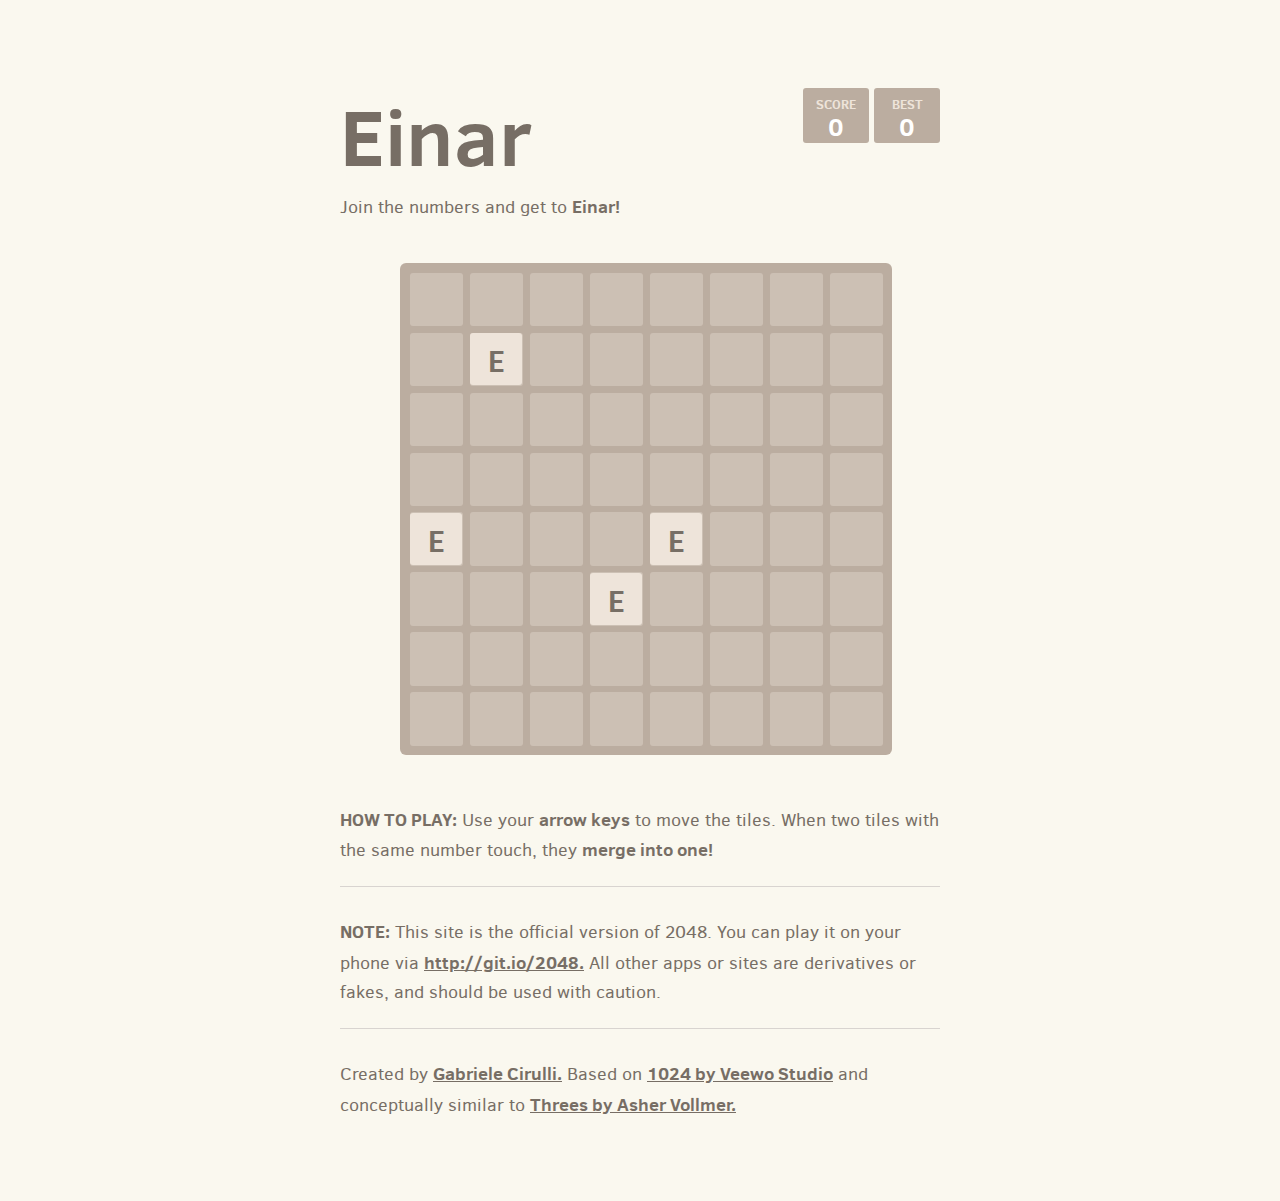
==== index.html @ f6f6d27d "Add files via upload" ====
<!DOCTYPE html>
<html>
<head>
  <meta charset="utf-8">
  <title>Einar</title>

  <link href="style/main.css" rel="stylesheet" type="text/css">
  <link rel="shortcut icon" href="favicon.ico">
  <link rel="apple-touch-icon" href="meta/apple-touch-icon.png">
  <meta name="apple-mobile-web-app-capable" content="yes">

  <meta name="HandheldFriendly" content="True">
  <meta name="MobileOptimized" content="320">
  <meta name="viewport" content="width=device-width, target-densitydpi=160dpi, initial-scale=1.0, maximum-scale=1, user-scalable=no, minimal-ui">
</head>
<body>
  <div class="container">
    <div class="heading">
      <h1 class="title">Einar</h1>
      <div class="scores-container">
        <div class="score-container">0</div>
        <div class="best-container">0</div>
      </div>
    </div>
    <p class="game-intro">Join the numbers and get to <strong>Einar!</strong></p>

    <div class="game-container">
      <div class="game-message">
        <p></p>
        <div class="lower">
	        <a class="keep-playing-button">Keep going</a>
          <a class="retry-button">Try again</a>
        </div>
      </div>

      <div class="grid-container">
        <div class="grid-row">
          <div class="grid-cell"></div>
          <div class="grid-cell"></div>
          <div class="grid-cell"></div>
          <div class="grid-cell"></div>
          <div class="grid-cell"></div>
          <div class="grid-cell"></div>
          <div class="grid-cell"></div>
          <div class="grid-cell"></div>
        </div>
        <div class="grid-row">
          <div class="grid-cell"></div>
          <div class="grid-cell"></div>
          <div class="grid-cell"></div>
          <div class="grid-cell"></div>
          <div class="grid-cell"></div>
          <div class="grid-cell"></div>
          <div class="grid-cell"></div>
          <div class="grid-cell"></div>
        </div>
        <div class="grid-row">
          <div class="grid-cell"></div>
          <div class="grid-cell"></div>
          <div class="grid-cell"></div>
          <div class="grid-cell"></div>
          <div class="grid-cell"></div>
          <div class="grid-cell"></div>
          <div class="grid-cell"></div>
          <div class="grid-cell"></div>
        </div>
        <div class="grid-row">
          <div class="grid-cell"></div>
          <div class="grid-cell"></div>
          <div class="grid-cell"></div>
          <div class="grid-cell"></div>
          <div class="grid-cell"></div>
          <div class="grid-cell"></div>
          <div class="grid-cell"></div>
          <div class="grid-cell"></div>
        </div>
        <div class="grid-row">
          <div class="grid-cell"></div>
          <div class="grid-cell"></div>
          <div class="grid-cell"></div>
          <div class="grid-cell"></div>
          <div class="grid-cell"></div>
          <div class="grid-cell"></div>
          <div class="grid-cell"></div>
          <div class="grid-cell"></div>
        </div>
        <div class="grid-row">
          <div class="grid-cell"></div>
          <div class="grid-cell"></div>
          <div class="grid-cell"></div>
          <div class="grid-cell"></div>
          <div class="grid-cell"></div>
          <div class="grid-cell"></div>
          <div class="grid-cell"></div>
          <div class="grid-cell"></div>
        </div>
        <div class="grid-row">
          <div class="grid-cell"></div>
          <div class="grid-cell"></div>
          <div class="grid-cell"></div>
          <div class="grid-cell"></div>
          <div class="grid-cell"></div>
          <div class="grid-cell"></div>
          <div class="grid-cell"></div>
          <div class="grid-cell"></div>
        </div>
        <div class="grid-row">
          <div class="grid-cell"></div>
          <div class="grid-cell"></div>
          <div class="grid-cell"></div>
          <div class="grid-cell"></div>
          <div class="grid-cell"></div>
          <div class="grid-cell"></div>
          <div class="grid-cell"></div>
          <div class="grid-cell"></div>
        </div>
      </div>

      <div class="tile-container">

      </div>
    </div>

    <p class="game-explanation">
      <strong class="important">How to play:</strong> Use your <strong>arrow keys</strong> to move the tiles. When two tiles with the same number touch, they <strong>merge into one!</strong>
    </p>
    <hr>
    <p>
    <strong class="important">Note:</strong> This site is the official version of 2048. You can play it on your phone via <a href="http://git.io/2048">http://git.io/2048.</a> All other apps or sites are derivatives or fakes, and should be used with caution.
    </p>
    <hr>
    <p>
    Created by <a href="http://gabrielecirulli.com" target="_blank">Gabriele Cirulli.</a> Based on <a href="https://itunes.apple.com/us/app/1024!/id823499224" target="_blank">1024 by Veewo Studio</a> and conceptually similar to <a href="http://asherv.com/threes/" target="_blank">Threes by Asher Vollmer.</a>
    </p>
  </div>

  <script src="js/animframe_polyfill.js"></script>
  <script src="js/keyboard_input_manager.js"></script>
  <script src="js/html_actuator.js"></script>
  <script src="js/grid.js"></script>
  <script src="js/tile.js"></script>
  <script src="js/local_score_manager.js"></script>
  <script src="js/game_manager.js"></script>
  <script src="js/application.js"></script>
</body>
</html>
---- style/main.css ----
@import url(fonts/clear-sans.css);
html, body {
  margin: 0;
  padding: 0;
  background: #faf8ef;
  color: #776e65;
  font-family: "Clear Sans", "Helvetica Neue", Arial, sans-serif;
  font-size: 18px; }

body {
  margin: 80px 0; }

.heading:after {
  content: "";
  display: block;
  clear: both; }

h1.title {
  font-size: 80px;
  font-weight: bold;
  margin: 0;
  display: block;
  float: left; }

@-webkit-keyframes move-up {
  0% {
    top: 25px;
    opacity: 1; }

  100% {
    top: -50px;
    opacity: 0; } }

@-moz-keyframes move-up {
  0% {
    top: 25px;
    opacity: 1; }

  100% {
    top: -50px;
    opacity: 0; } }

@keyframes move-up {
  0% {
    top: 25px;
    opacity: 1; }

  100% {
    top: -50px;
    opacity: 0; } }

.scores-container {
  float: right;
  text-align: right; }

.score-container, .best-container {
  position: relative;
  display: inline-block;
  background: #bbada0;
  padding: 15px 25px;
  font-size: 25px;
  height: 25px;
  line-height: 47px;
  font-weight: bold;
  border-radius: 3px;
  color: white;
  margin-top: 8px;
  text-align: center; }
  .score-container:after, .best-container:after {
    position: absolute;
    width: 100%;
    top: 10px;
    left: 0;
    text-transform: uppercase;
    font-size: 13px;
    line-height: 13px;
    text-align: center;
    color: #eee4da; }
  .score-container .score-addition, .best-container .score-addition {
    position: absolute;
    right: 30px;
    color: red;
    font-size: 25px;
    line-height: 25px;
    font-weight: bold;
    color: rgba(119, 110, 101, 0.9);
    z-index: 100;
    -webkit-animation: move-up 600ms ease-in;
    -moz-animation: move-up 600ms ease-in;
    animation: move-up 600ms ease-in;
    -webkit-animation-fill-mode: both;
    -moz-animation-fill-mode: both;
    animation-fill-mode: both; }

.score-container:after {
  content: "Score"; }

.best-container:after {
  content: "Best"; }

p {
  margin-top: 0;
  margin-bottom: 10px;
  line-height: 1.65; }

a {
  color: #776e65;
  font-weight: bold;
  text-decoration: underline;
  cursor: pointer; }

strong.important {
  text-transform: uppercase; }

hr {
  border: none;
  border-bottom: 1px solid #d8d4d0;
  margin-top: 20px;
  margin-bottom: 30px; }

.container {
  width: 600px;
  margin: 0 auto; }

@-webkit-keyframes fade-in {
  0% {
    opacity: 0; }

  100% {
    opacity: 1; } }

@-moz-keyframes fade-in {
  0% {
    opacity: 0; }

  100% {
    opacity: 1; } }

@keyframes fade-in {
  0% {
    opacity: 0; }

  100% {
    opacity: 1; } }

.game-container {
  margin-top: 40px;
  margin-left: 60px;
  position: relative;
  padding: 10px;
  cursor: default;
  -webkit-touch-callout: none;
  -webkit-user-select: none;
  -moz-user-select: none;
  background: #bbada0;
  border-radius: 6px;
  width: 492px;
  height: 492px;
  -webkit-box-sizing: border-box;
  -moz-box-sizing: border-box;
  box-sizing: border-box; }
  .game-container .game-message {
    display: none;
    position: absolute;
    top: 0;
    right: 0;
    bottom: 0;
    left: 0;
    background: rgba(238, 228, 218, 0.5);
    z-index: 100;
    text-align: center;
    -webkit-animation: fade-in 800ms ease 1200ms;
    -moz-animation: fade-in 800ms ease 1200ms;
    animation: fade-in 800ms ease 1200ms;
    -webkit-animation-fill-mode: both;
    -moz-animation-fill-mode: both;
    animation-fill-mode: both; }
    .game-container .game-message p {
      font-size: 60px;
      font-weight: bold;
      height: 60px;
      line-height: 60px;
      margin-top: 222px; }
    .game-container .game-message .lower {
      display: block;
      margin-top: 59px; }
    .game-container .game-message a {
      display: inline-block;
      background: #8f7a66;
      border-radius: 3px;
      padding: 0 20px;
      text-decoration: none;
      color: #f9f6f2;
      height: 40px;
      line-height: 42px;
      margin-left: 9px; }
      .game-container .game-message a.keep-playing-button {
        display: none; }
    .game-container .game-message.game-won {
      background: rgba(237, 194, 46, 0.5);
      color: #f9f6f2; }
      .game-container .game-message.game-won a.keep-playing-button {
        display: inline-block; }
    .game-container .game-message.game-won, .game-container .game-message.game-over {
      display: block; }

.grid-container {
  position: absolute;
  z-index: 1; }

.grid-row {
  margin-bottom: 6.7px; }
  .grid-row:last-child {
    margin-bottom: 0; }
  .grid-row:after {
    content: "";
    display: block;
    clear: both; }

.grid-cell {
  width: 53.25px;
  height: 53.25px;
  margin-right: 6.7px;
  float: left;
  border-radius: 3px;
  background: rgba(238, 228, 218, 0.35); }
  .grid-cell:last-child {
    margin-right: 0; }

.tile-container {
  position: absolute;
  z-index: 2; }

.tile, .tile .tile-inner {
  width: 52.25px;
  height: 52.25px;
  line-height: 56.25px; }
.tile.tile-position-1-1 {
  -webkit-transform: translate(0px, 0px);
  -moz-transform: translate(0px, 0px);
  transform: translate(0px, 0px); }
.tile.tile-position-1-2 {
  -webkit-transform: translate(0px, 60px);
  -moz-transform: translate(0px, 60px);
  transform: translate(0px, 60px); }
.tile.tile-position-1-3 {
  -webkit-transform: translate(0px, 120px);
  -moz-transform: translate(0px, 120px);
  transform: translate(0px, 120px); }
.tile.tile-position-1-4 {
  -webkit-transform: translate(0px, 180px);
  -moz-transform: translate(0px, 180px);
  transform: translate(0px, 180px); }
.tile.tile-position-1-5 {
  -webkit-transform: translate(0px, 240px);
  -moz-transform: translate(0px, 240px);
  transform: translate(0px, 240px); }
.tile.tile-position-1-6 {
  -webkit-transform: translate(0px, 300px);
  -moz-transform: translate(0px, 300px);
  transform: translate(0px, 300px); }
.tile.tile-position-1-7 {
  -webkit-transform: translate(0px, 360px);
  -moz-transform: translate(0px, 360px);
  transform: translate(0px, 360px); }
.tile.tile-position-1-8 {
  -webkit-transform: translate(0px, 420px);
  -moz-transform: translate(0px, 420px);
  transform: translate(0px, 420px); }
.tile.tile-position-2-1 {
  -webkit-transform: translate(60px, 0px);
  -moz-transform: translate(60px, 0px);
  transform: translate(60px, 0px); }
.tile.tile-position-2-2 {
  -webkit-transform: translate(60px, 60px);
  -moz-transform: translate(60px, 60px);
  transform: translate(60px, 60px); }
.tile.tile-position-2-3 {
  -webkit-transform: translate(60px, 120px);
  -moz-transform: translate(60px, 120px);
  transform: translate(60px, 120px); }
.tile.tile-position-2-4 {
  -webkit-transform: translate(60px, 180px);
  -moz-transform: translate(60px, 180px);
  transform: translate(60px, 180px); }
.tile.tile-position-2-5 {
  -webkit-transform: translate(60px, 240px);
  -moz-transform: translate(60px, 240px);
  transform: translate(60px, 240px); }
.tile.tile-position-2-6 {
  -webkit-transform: translate(60px, 300px);
  -moz-transform: translate(60px, 300px);
  transform: translate(60px, 300px); }
.tile.tile-position-2-7 {
  -webkit-transform: translate(60px, 360px);
  -moz-transform: translate(60px, 360px);
  transform: translate(60px, 360px); }
.tile.tile-position-2-8 {
  -webkit-transform: translate(60px, 420px);
  -moz-transform: translate(60px, 420px);
  transform: translate(60px, 420px); }
.tile.tile-position-3-1 {
  -webkit-transform: translate(120px, 0px);
  -moz-transform: translate(120px, 0px);
  transform: translate(120px, 0px); }
.tile.tile-position-3-2 {
  -webkit-transform: translate(120px, 60px);
  -moz-transform: translate(120px, 60px);
  transform: translate(120px, 60px); }
.tile.tile-position-3-3 {
  -webkit-transform: translate(120px, 120px);
  -moz-transform: translate(120px, 120px);
  transform: translate(120px, 120px); }
.tile.tile-position-3-4 {
  -webkit-transform: translate(120px, 180px);
  -moz-transform: translate(120px, 180px);
  transform: translate(120px, 180px); }
.tile.tile-position-3-5 {
  -webkit-transform: translate(120px, 240px);
  -moz-transform: translate(120px, 240px);
  transform: translate(120px, 240px); }
.tile.tile-position-3-6 {
  -webkit-transform: translate(120px, 300px);
  -moz-transform: translate(120px, 300px);
  transform: translate(120px, 300px); }
.tile.tile-position-3-7 {
  -webkit-transform: translate(120px, 360px);
  -moz-transform: translate(120px, 360px);
  transform: translate(120px, 360px); }
.tile.tile-position-3-8 {
  -webkit-transform: translate(120px, 420px);
  -moz-transform: translate(120px, 420px);
  transform: translate(120px, 420px); }
.tile.tile-position-4-1 {
  -webkit-transform: translate(180px, 0px);
  -moz-transform: translate(180px, 0px);
  transform: translate(180px, 0px); }
.tile.tile-position-4-2 {
  -webkit-transform: translate(180px, 60px);
  -moz-transform: translate(180px, 60px);
  transform: translate(180px, 60px); }
.tile.tile-position-4-3 {
  -webkit-transform: translate(180px, 120px);
  -moz-transform: translate(180px, 120px);
  transform: translate(180px, 120px); }
.tile.tile-position-4-4 {
  -webkit-transform: translate(180px, 180px);
  -moz-transform: translate(180px, 180px);
  transform: translate(180px, 180px); }
.tile.tile-position-4-5 {
  -webkit-transform: translate(180px, 240px);
  -moz-transform: translate(180px, 240px);
  transform: translate(180px, 240px); }
.tile.tile-position-4-6 {
  -webkit-transform: translate(180px, 300px);
  -moz-transform: translate(180px, 300px);
  transform: translate(180px, 300px); }
.tile.tile-position-4-7 {
  -webkit-transform: translate(180px, 360px);
  -moz-transform: translate(180px, 360px);
  transform: translate(180px, 360px); }
.tile.tile-position-4-8 {
  -webkit-transform: translate(180px, 420px);
  -moz-transform: translate(180px, 420px);
  transform: translate(180px, 420px); }
.tile.tile-position-5-1 {
  -webkit-transform: translate(240px, 0px);
  -moz-transform: translate(240px, 0px);
  transform: translate(240px, 0px); }
.tile.tile-position-5-2 {
  -webkit-transform: translate(240px, 60px);
  -moz-transform: translate(240px, 60px);
  transform: translate(240px, 60px); }
.tile.tile-position-5-3 {
  -webkit-transform: translate(240px, 120px);
  -moz-transform: translate(240px, 120px);
  transform: translate(240px, 120px); }
.tile.tile-position-5-4 {
  -webkit-transform: translate(240px, 180px);
  -moz-transform: translate(240px, 180px);
  transform: translate(240px, 180px); }
.tile.tile-position-5-5 {
  -webkit-transform: translate(240px, 240px);
  -moz-transform: translate(240px, 240px);
  transform: translate(240px, 240px); }
.tile.tile-position-5-6 {
  -webkit-transform: translate(240px, 300px);
  -moz-transform: translate(240px, 300px);
  transform: translate(240px, 300px); }
.tile.tile-position-5-7 {
  -webkit-transform: translate(240px, 360px);
  -moz-transform: translate(240px, 360px);
  transform: translate(240px, 360px); }
.tile.tile-position-5-8 {
  -webkit-transform: translate(240px, 420px);
  -moz-transform: translate(240px, 420px);
  transform: translate(240px, 420px); }
.tile.tile-position-6-1 {
  -webkit-transform: translate(300px, 0px);
  -moz-transform: translate(300px, 0px);
  transform: translate(300px, 0px); }
.tile.tile-position-6-2 {
  -webkit-transform: translate(300px, 60px);
  -moz-transform: translate(300px, 60px);
  transform: translate(300px, 60px); }
.tile.tile-position-6-3 {
  -webkit-transform: translate(300px, 120px);
  -moz-transform: translate(300px, 120px);
  transform: translate(300px, 120px); }
.tile.tile-position-6-4 {
  -webkit-transform: translate(300px, 180px);
  -moz-transform: translate(300px, 180px);
  transform: translate(300px, 180px); }
.tile.tile-position-6-5 {
  -webkit-transform: translate(300px, 240px);
  -moz-transform: translate(300px, 240px);
  transform: translate(300px, 240px); }
.tile.tile-position-6-6 {
  -webkit-transform: translate(300px, 300px);
  -moz-transform: translate(300px, 300px);
  transform: translate(300px, 300px); }
.tile.tile-position-6-7 {
  -webkit-transform: translate(300px, 360px);
  -moz-transform: translate(300px, 360px);
  transform: translate(300px, 360px); }
.tile.tile-position-6-8 {
  -webkit-transform: translate(300px, 420px);
  -moz-transform: translate(300px, 420px);
  transform: translate(300px, 420px); }
.tile.tile-position-7-1 {
  -webkit-transform: translate(360px, 0px);
  -moz-transform: translate(360px, 0px);
  transform: translate(360px, 0px); }
.tile.tile-position-7-2 {
  -webkit-transform: translate(360px, 60px);
  -moz-transform: translate(360px, 60px);
  transform: translate(360px, 60px); }
.tile.tile-position-7-3 {
  -webkit-transform: translate(360px, 120px);
  -moz-transform: translate(360px, 120px);
  transform: translate(360px, 120px); }
.tile.tile-position-7-4 {
  -webkit-transform: translate(360px, 180px);
  -moz-transform: translate(360px, 180px);
  transform: translate(360px, 180px); }
.tile.tile-position-7-5 {
  -webkit-transform: translate(360px, 240px);
  -moz-transform: translate(360px, 240px);
  transform: translate(360px, 240px); }
.tile.tile-position-7-6 {
  -webkit-transform: translate(360px, 300px);
  -moz-transform: translate(360px, 300px);
  transform: translate(360px, 300px); }
.tile.tile-position-7-7 {
  -webkit-transform: translate(360px, 360px);
  -moz-transform: translate(360px, 360px);
  transform: translate(360px, 360px); }
.tile.tile-position-7-8 {
  -webkit-transform: translate(360px, 420px);
  -moz-transform: translate(360px, 420px);
  transform: translate(360px, 420px); }
.tile.tile-position-8-1 {
  -webkit-transform: translate(420px, 0px);
  -moz-transform: translate(420px, 0px);
  transform: translate(420px, 0px); }
.tile.tile-position-8-2 {
  -webkit-transform: translate(420px, 60px);
  -moz-transform: translate(420px, 60px);
  transform: translate(420px, 60px); }
.tile.tile-position-8-3 {
  -webkit-transform: translate(420px, 120px);
  -moz-transform: translate(420px, 120px);
  transform: translate(420px, 120px); }
.tile.tile-position-8-4 {
  -webkit-transform: translate(420px, 180px);
  -moz-transform: translate(420px, 180px);
  transform: translate(420px, 180px); }
.tile.tile-position-8-5 {
  -webkit-transform: translate(420px, 240px);
  -moz-transform: translate(420px, 240px);
  transform: translate(420px, 240px); }
.tile.tile-position-8-6 {
  -webkit-transform: translate(420px, 300px);
  -moz-transform: translate(420px, 300px);
  transform: translate(420px, 300px); }
.tile.tile-position-8-7 {
  -webkit-transform: translate(420px, 360px);
  -moz-transform: translate(420px, 360px);
  transform: translate(420px, 360px); }
.tile.tile-position-8-8 {
  -webkit-transform: translate(420px, 420px);
  -moz-transform: translate(420px, 420px);
  transform: translate(420px, 420px); }

.tile {
  position: absolute;
  -webkit-transition: 100ms ease-in-out;
  -moz-transition: 100ms ease-in-out;
  transition: 100ms ease-in-out;
  -webkit-transition-property: -webkit-transform;
  -moz-transition-property: -moz-transform;
  transition-property: transform; }
  .tile .tile-inner {
    border-radius: 3px;
    background: #eee4da;
    text-align: center;
    font-weight: bold;
    z-index: 10;
    font-size: 30px; }
  .tile.tile-2 .tile-inner {
    background: #eee4da;
    box-shadow: 0 0 30px 10px rgba(243, 215, 116, 0), inset 0 0 0 1px rgba(255, 255, 255, 0); }
  .tile.tile-4 .tile-inner {
    background: #ede0c8;
    box-shadow: 0 0 30px 10px rgba(243, 215, 116, 0), inset 0 0 0 1px rgba(255, 255, 255, 0); }
  .tile.tile-8 .tile-inner {
    color: #f9f6f2;
    background: #f2b179; }
  .tile.tile-16 .tile-inner {
    color: #f9f6f2;
    background: #f59563; }
  .tile.tile-32 .tile-inner {
    color: #f9f6f2;
    background: #f67c5f; }
  .tile.tile-64 .tile-inner {
    color: #f9f6f2;
    background: #f65e3b; }
  .tile.tile-128 .tile-inner {
    color: #f9f6f2;
    background: #edcf72;
    font-size: 27px; }
  .tile.tile-256 .tile-inner {
    color: #f9f6f2;
    background: #edcc61;
    font-size: 27px; }
  .tile.tile-512 .tile-inner {
    color: #f9f6f2;
    background: #edc850;
    font-size: 25px; }
  .tile.tile-1024 .tile-inner {
    color: #f9f6f2;
    background: #edc53f;
    box-shadow: 0 0 30px 10px rgba(243, 215, 116, 0.2381), inset 0 0 0 1px rgba(255, 255, 255, 0.14286);
    font-size: 18px; }
  .tile.tile-2048 .tile-inner {
    color: #f9f6f2;
    background: #edc22e;
    box-shadow: 0 0 30px 10px rgba(243, 215, 116, 0.31746), inset 0 0 0 1px rgba(255, 255, 255, 0.19048);
    font-size: 18px; }
  .tile.tile-4096 .tile-inner {
    color: #f9f6f2;
    background: #77a136;
    box-shadow: 0 0 30px 10px rgba(243, 215, 116, 0.39683), inset 0 0 0 1px rgba(255, 255, 255, 0.2381);
    font-size: 18px; }
  .tile.tile-8192 .tile-inner {
    color: #f9f6f2;
    background: #2db388;
    box-shadow: 0 0 30px 10px rgba(243, 215, 116, 0.47619), inset 0 0 0 1px rgba(255, 255, 255, 0.28571);
    font-size: 18px; }
  .tile.tile-16384 .tile-inner {
    color: #f9f6f2;
    background: #2d83b3;
    box-shadow: 0 0 30px 10px rgba(243, 215, 116, 0.55556), inset 0 0 0 1px rgba(255, 255, 255, 0.33333);
    font-size: 16px; }
  .tile.tile-super .tile-inner {
    color: #f9f6f2;
    background: #3c3a32;
    font-size: 16px; }

@-webkit-keyframes appear {
  0% {
    opacity: 0;
    -webkit-transform: scale(0);
    -moz-transform: scale(0);
    transform: scale(0); }

  100% {
    opacity: 1;
    -webkit-transform: scale(1);
    -moz-transform: scale(1);
    transform: scale(1); } }

@-moz-keyframes appear {
  0% {
    opacity: 0;
    -webkit-transform: scale(0);
    -moz-transform: scale(0);
    transform: scale(0); }

  100% {
    opacity: 1;
    -webkit-transform: scale(1);
    -moz-transform: scale(1);
    transform: scale(1); } }

@keyframes appear {
  0% {
    opacity: 0;
    -webkit-transform: scale(0);
    -moz-transform: scale(0);
    transform: scale(0); }

  100% {
    opacity: 1;
    -webkit-transform: scale(1);
    -moz-transform: scale(1);
    transform: scale(1); } }

.tile-new .tile-inner {
  -webkit-animation: appear 200ms ease 100ms;
  -moz-animation: appear 200ms ease 100ms;
  animation: appear 200ms ease 100ms;
  -webkit-animation-fill-mode: backwards;
  -moz-animation-fill-mode: backwards;
  animation-fill-mode: backwards; }

@-webkit-keyframes pop {
  0% {
    -webkit-transform: scale(0);
    -moz-transform: scale(0);
    transform: scale(0); }

  50% {
    -webkit-transform: scale(1.2);
    -moz-transform: scale(1.2);
    transform: scale(1.2); }

  100% {
    -webkit-transform: scale(1);
    -moz-transform: scale(1);
    transform: scale(1); } }

@-moz-keyframes pop {
  0% {
    -webkit-transform: scale(0);
    -moz-transform: scale(0);
    transform: scale(0); }

  50% {
    -webkit-transform: scale(1.2);
    -moz-transform: scale(1.2);
    transform: scale(1.2); }

  100% {
    -webkit-transform: scale(1);
    -moz-transform: scale(1);
    transform: scale(1); } }

@keyframes pop {
  0% {
    -webkit-transform: scale(0);
    -moz-transform: scale(0);
    transform: scale(0); }

  50% {
    -webkit-transform: scale(1.2);
    -moz-transform: scale(1.2);
    transform: scale(1.2); }

  100% {
    -webkit-transform: scale(1);
    -moz-transform: scale(1);
    transform: scale(1); } }

.tile-merged .tile-inner {
  z-index: 20;
  -webkit-animation: pop 200ms ease 100ms;
  -moz-animation: pop 200ms ease 100ms;
  animation: pop 200ms ease 100ms;
  -webkit-animation-fill-mode: backwards;
  -moz-animation-fill-mode: backwards;
  animation-fill-mode: backwards; }

.game-intro {
  margin-bottom: 0; }

.game-explanation {
  margin-top: 50px; }
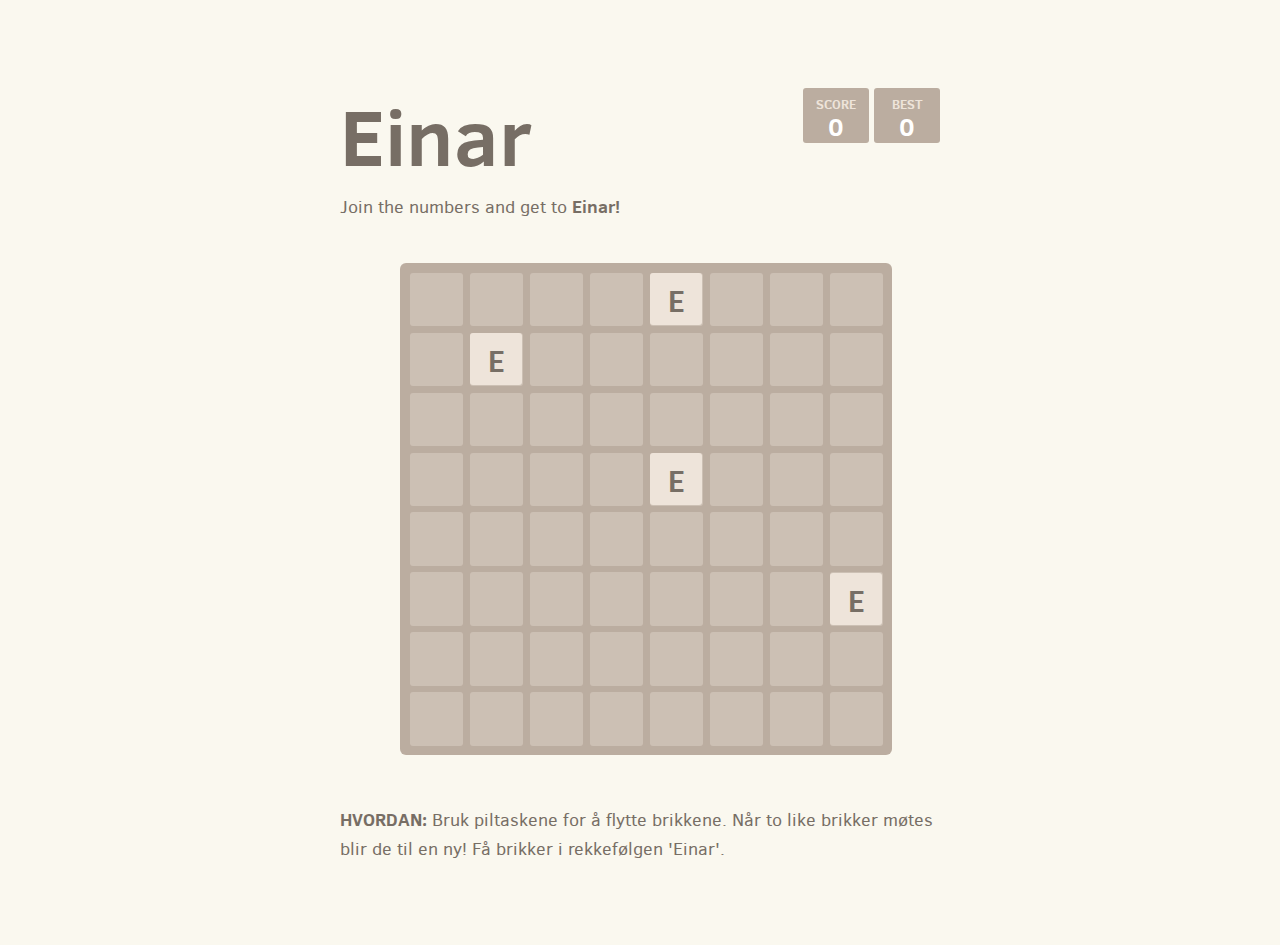
==== commit 2b7a66f4: "Update index.html" ====
--- a/index.html
+++ b/index.html
@@ -122,15 +122,7 @@
     </div>
 
     <p class="game-explanation">
-      <strong class="important">How to play:</strong> Use your <strong>arrow keys</strong> to move the tiles. When two tiles with the same number touch, they <strong>merge into one!</strong>
-    </p>
-    <hr>
-    <p>
-    <strong class="important">Note:</strong> This site is the official version of 2048. You can play it on your phone via <a href="http://git.io/2048">http://git.io/2048.</a> All other apps or sites are derivatives or fakes, and should be used with caution.
-    </p>
-    <hr>
-    <p>
-    Created by <a href="http://gabrielecirulli.com" target="_blank">Gabriele Cirulli.</a> Based on <a href="https://itunes.apple.com/us/app/1024!/id823499224" target="_blank">1024 by Veewo Studio</a> and conceptually similar to <a href="http://asherv.com/threes/" target="_blank">Threes by Asher Vollmer.</a>
+      <strong class="important">Hvordan:</strong> Bruk piltaskene for å flytte brikkene. Når to like brikker møtes blir de til en ny! Få brikker i rekkefølgen 'Einar'.</strong>
     </p>
   </div>
 
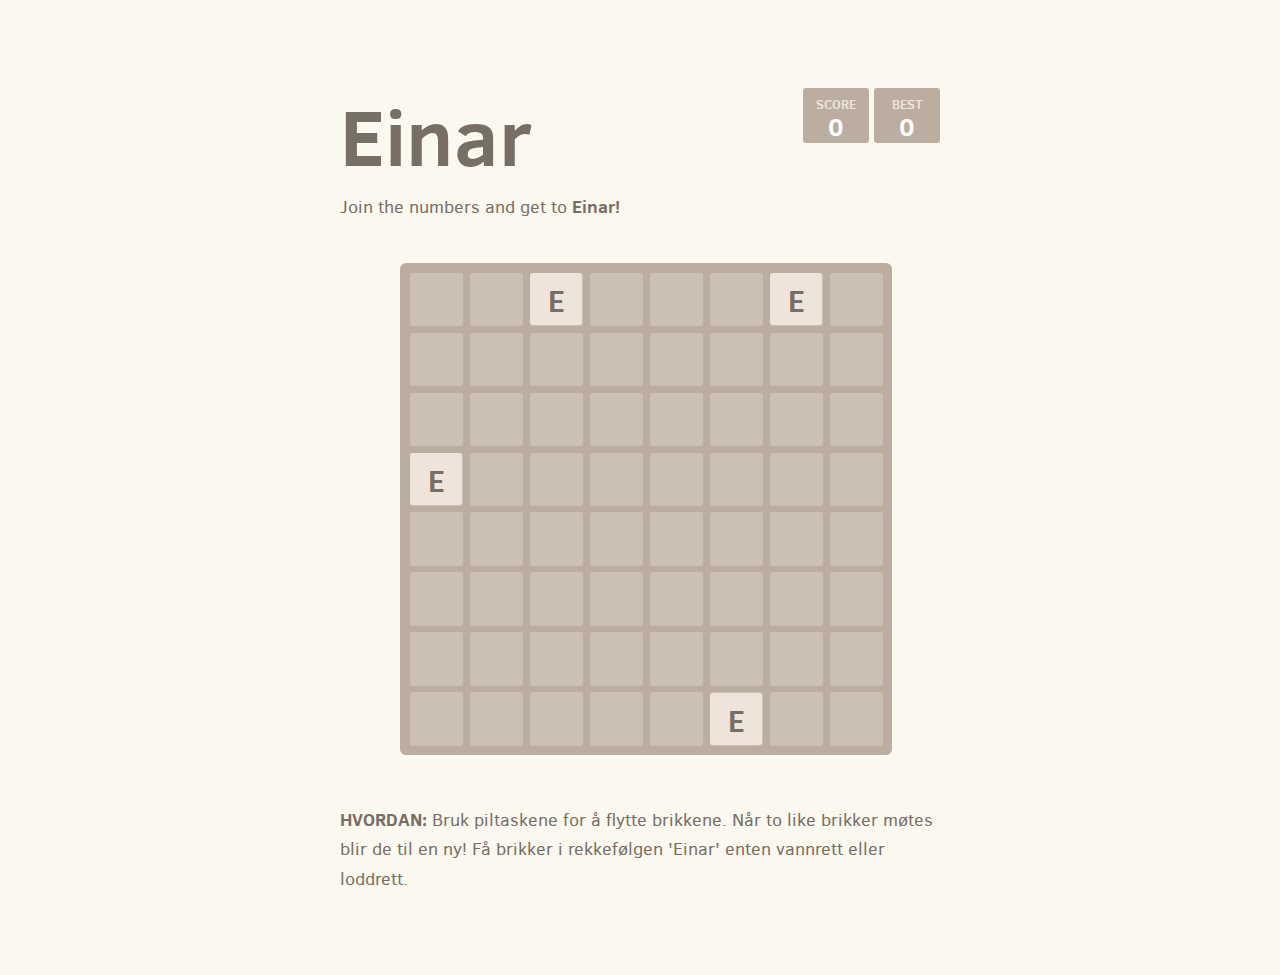
==== commit 29590b82: "Update index.html" ====
--- a/index.html
+++ b/index.html
@@ -122,7 +122,7 @@
     </div>
 
     <p class="game-explanation">
-      <strong class="important">Hvordan:</strong> Bruk piltaskene for å flytte brikkene. Når to like brikker møtes blir de til en ny! Få brikker i rekkefølgen 'Einar'.</strong>
+      <strong class="important">Hvordan:</strong> Bruk piltaskene for å flytte brikkene. Når to like brikker møtes blir de til en ny! Få brikker i rekkefølgen 'Einar' enten vannrett eller loddrett.</strong>
     </p>
   </div>
 
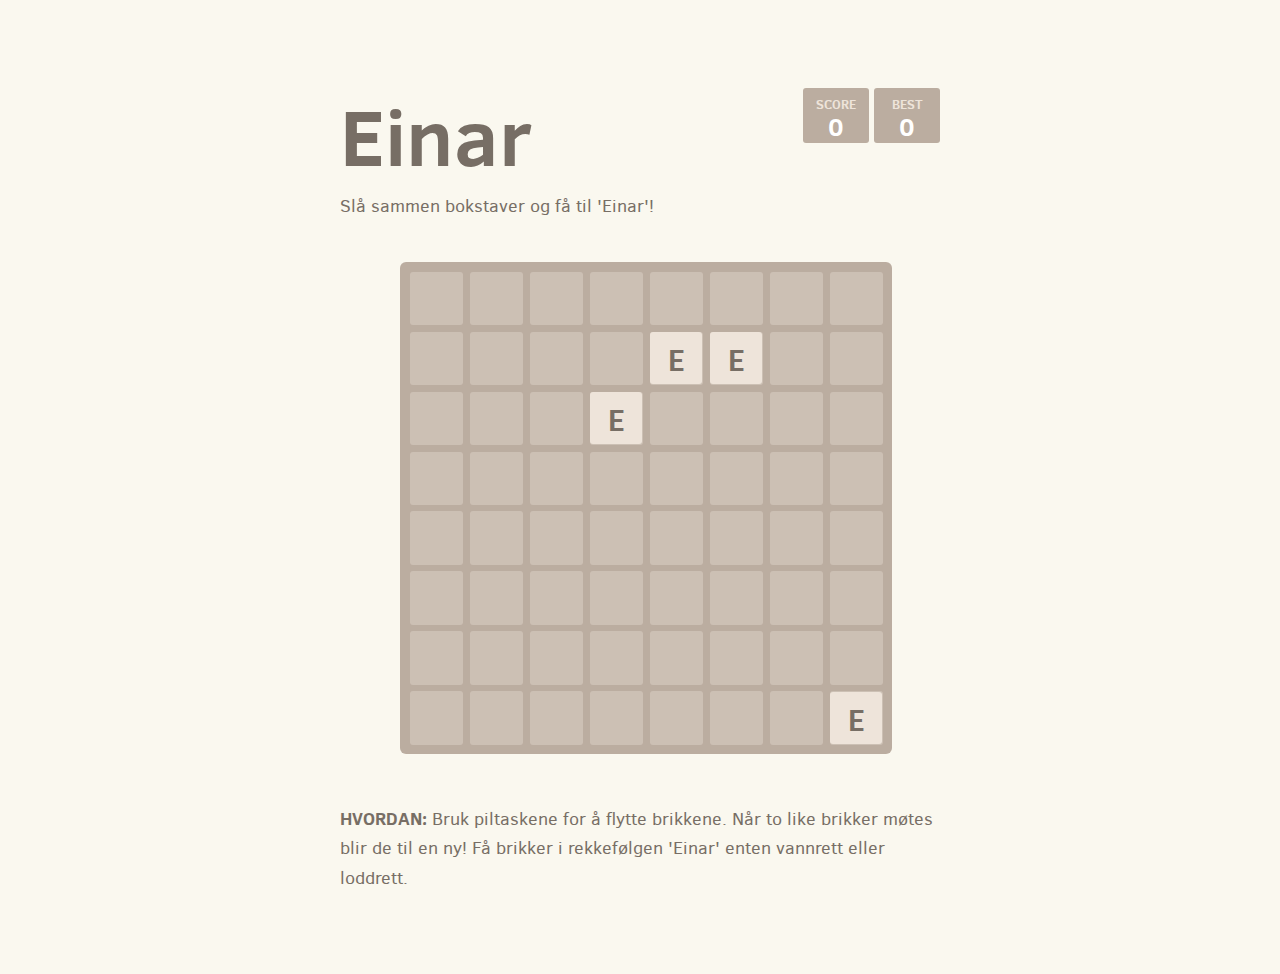
==== commit 792aa470: "Update index.html" ====
--- a/index.html
+++ b/index.html
@@ -22,14 +22,14 @@
         <div class="best-container">0</div>
       </div>
     </div>
-    <p class="game-intro">Join the numbers and get to <strong>Einar!</strong></p>
+    <p class="game-intro">Slå sammen bokstaver og få til 'Einar'!</strong></p>
 
     <div class="game-container">
       <div class="game-message">
         <p></p>
         <div class="lower">
-	        <a class="keep-playing-button">Keep going</a>
-          <a class="retry-button">Try again</a>
+	        <a class="keep-playing-button">Fortsett</a>
+          <a class="retry-button">Prøv på nytt</a>
         </div>
       </div>
 
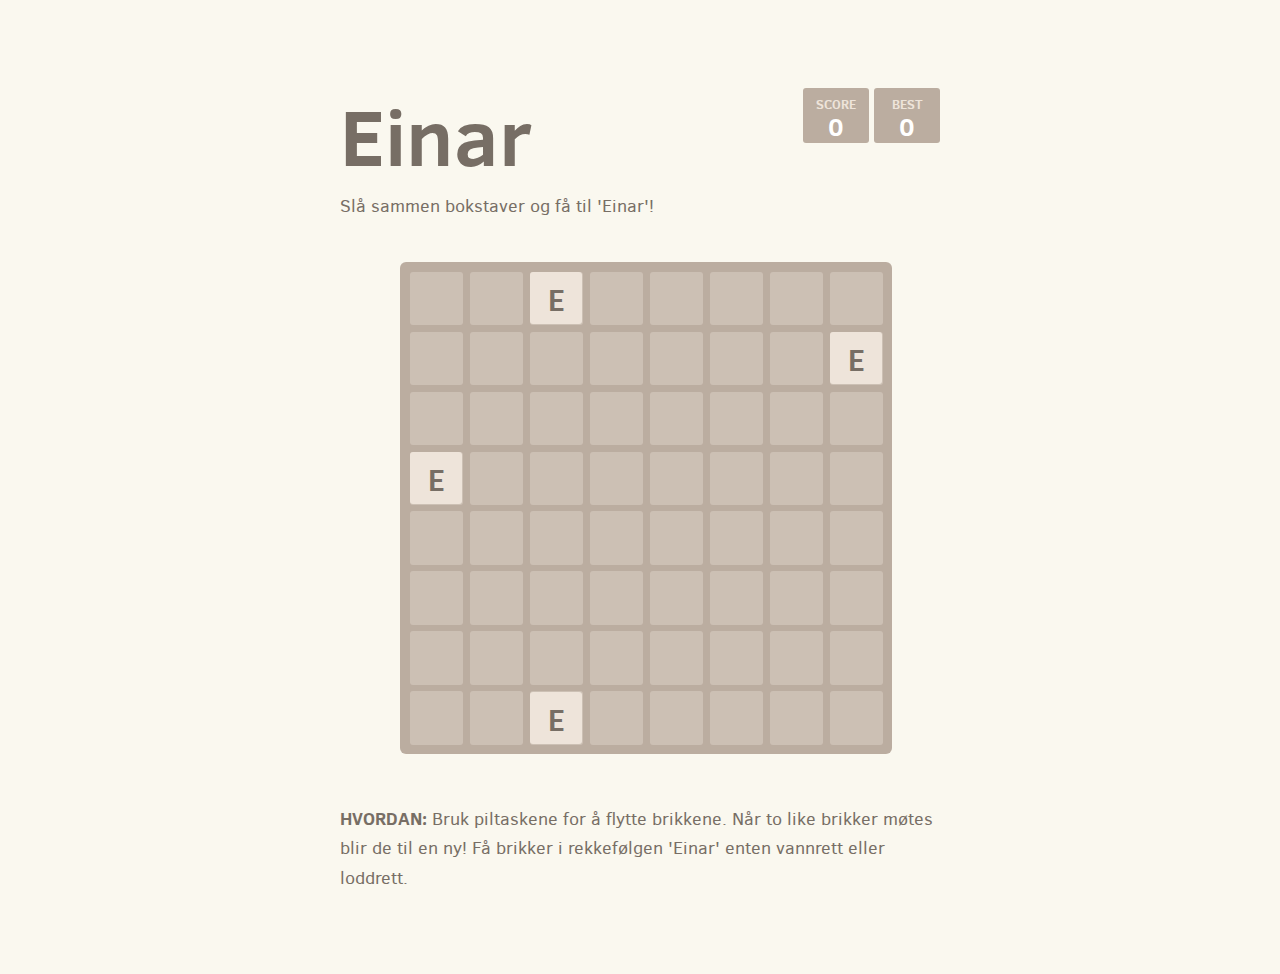
==== commit b5c6631d: "Update index.html" ====
--- a/index.html
+++ b/index.html
@@ -11,7 +11,7 @@
 
   <meta name="HandheldFriendly" content="True">
   <meta name="MobileOptimized" content="320">
-  <meta name="viewport" content="width=device-width, target-densitydpi=160dpi, initial-scale=1.0, maximum-scale=1, user-scalable=no, minimal-ui">
+  <meta name="viewport" content="width=device-width, target-densitydpi=160dpi, initial-scale=1.0, maximum-scale=1, user-scalable=yes, minimal-ui">
 </head>
 <body>
   <div class="container">
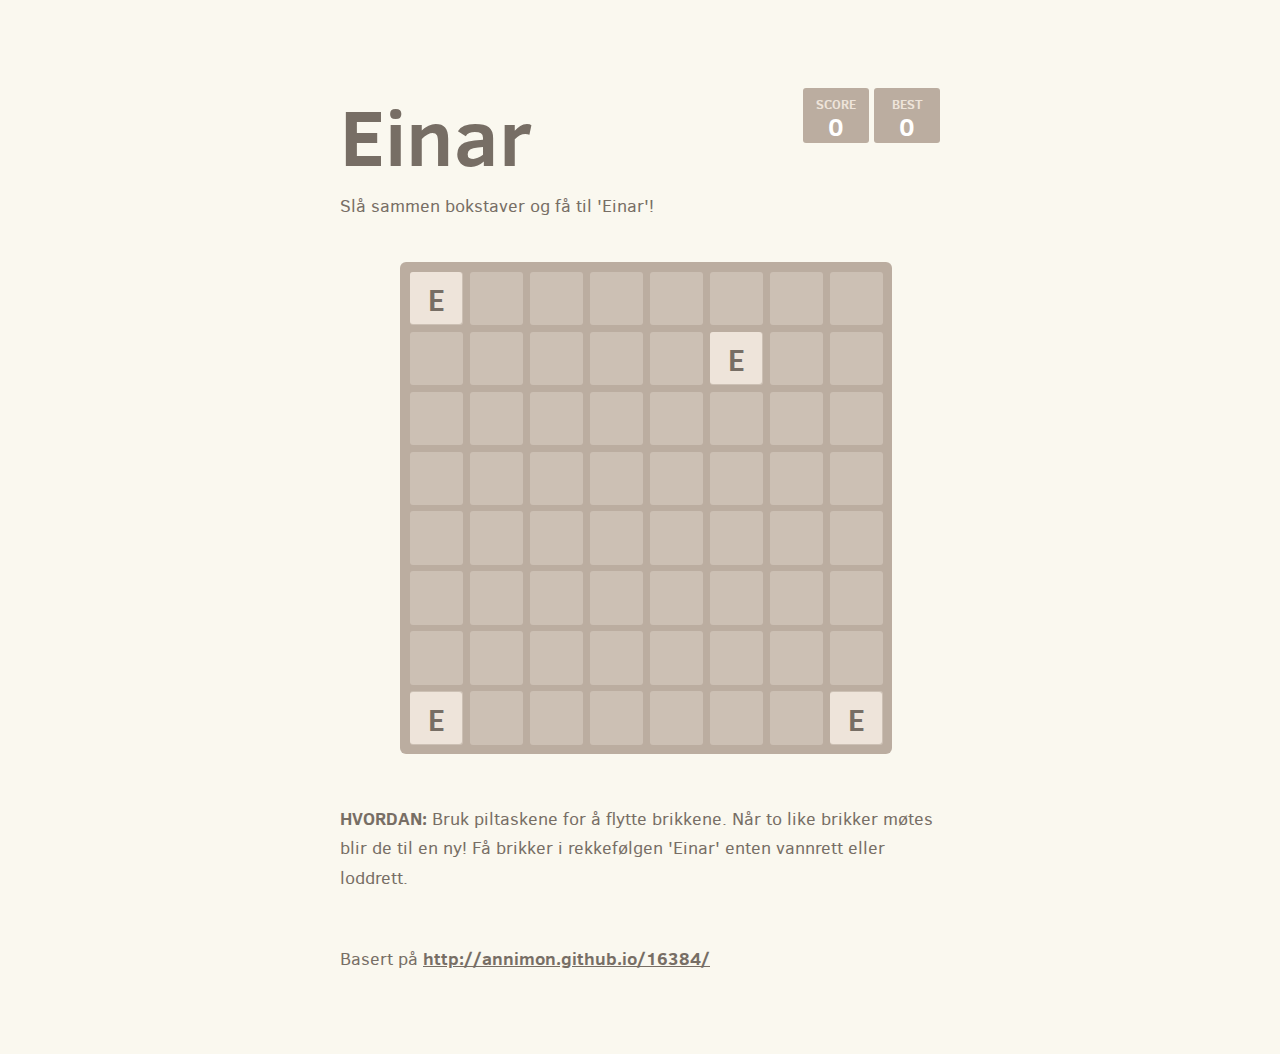
==== commit 5adbd536: "Update index.html" ====
--- a/index.html
+++ b/index.html
@@ -124,6 +124,9 @@
     <p class="game-explanation">
       <strong class="important">Hvordan:</strong> Bruk piltaskene for å flytte brikkene. Når to like brikker møtes blir de til en ny! Få brikker i rekkefølgen 'Einar' enten vannrett eller loddrett.</strong>
     </p>
+    <p class="game-explanation">
+      Basert på <a href="http://annimon.github.io/16384/">http://annimon.github.io/16384/</a>
+    </p>
   </div>
 
   <script src="js/animframe_polyfill.js"></script>
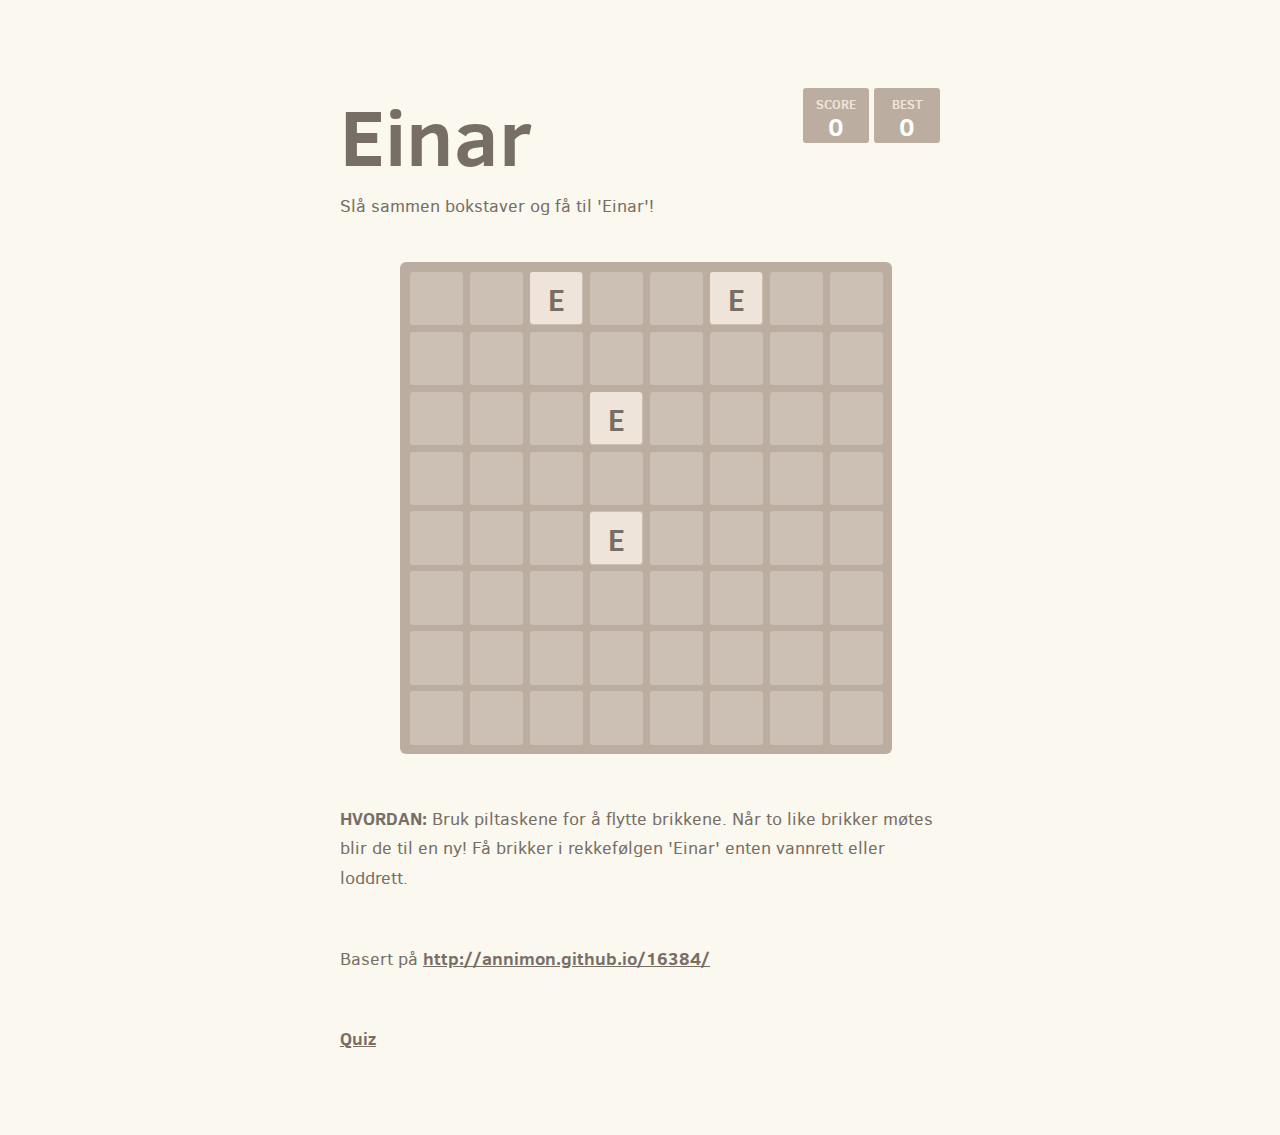
==== commit a2cca8e4: "Update index.html" ====
--- a/index.html
+++ b/index.html
@@ -127,6 +127,9 @@
     <p class="game-explanation">
       Basert på <a href="http://annimon.github.io/16384/">http://annimon.github.io/16384/</a>
     </p>
+    <p class="game-explanation">
+      <a href="quiz.html">Quiz</a>
+    </p>
   </div>
 
   <script src="js/animframe_polyfill.js"></script>
